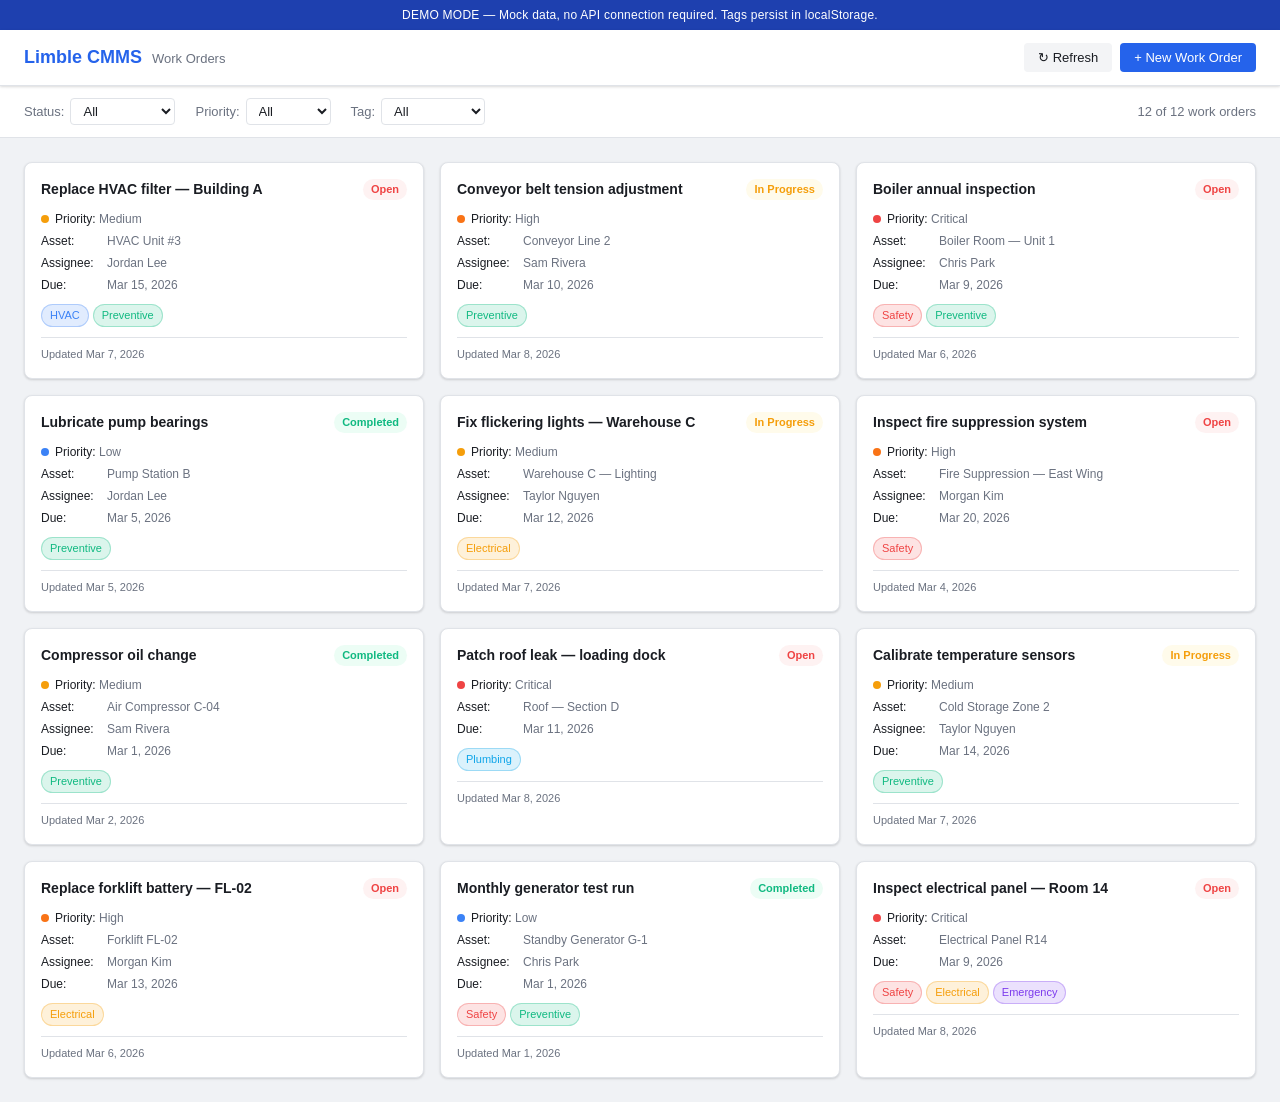
==== demo.html @ 3608b9ed "Initial commit: Limble CMMS work order dashboard Vanilla JS + Python proxy server. Features: work or" ====
<!DOCTYPE html>
<html lang="en">
<head>
  <meta charset="UTF-8" />
  <meta name="viewport" content="width=device-width, initial-scale=1.0" />
  <title>Limble CMMS Dashboard — Demo</title>
  <style>
:root {
  --color-bg: #f0f2f5;
  --color-surface: #ffffff;
  --color-border: #e0e3e8;
  --color-text: #1a1d23;
  --color-text-muted: #6b7280;
  --color-primary: #2563eb;
  --color-primary-hover: #1d4ed8;
  --color-secondary-bg: #f3f4f6;
  --color-secondary-hover: #e5e7eb;
  --status-open: #ef4444;
  --status-open-bg: #fef2f2;
  --status-in-progress: #f59e0b;
  --status-in-progress-bg: #fffbeb;
  --status-completed: #10b981;
  --status-completed-bg: #ecfdf5;
  --priority-none: #9ca3af;
  --priority-low: #3b82f6;
  --priority-medium: #f59e0b;
  --priority-high: #f97316;
  --priority-critical: #ef4444;
  --radius: 8px; --radius-sm: 4px;
  --shadow: 0 1px 3px rgba(0,0,0,0.1), 0 1px 2px rgba(0,0,0,0.06);
  --shadow-md: 0 4px 6px rgba(0,0,0,0.07), 0 2px 4px rgba(0,0,0,0.05);
}
*, *::before, *::after { box-sizing: border-box; margin: 0; padding: 0; }
body { font-family: -apple-system, BlinkMacSystemFont, "Segoe UI", Roboto, sans-serif;
       background: var(--color-bg); color: var(--color-text); font-size: 14px; line-height: 1.5; }

.demo-banner { background: #1e40af; color: #fff; text-align: center;
  padding: 6px 16px; font-size: 12px; font-weight: 500; letter-spacing: 0.02em; }

.header { background: var(--color-surface); border-bottom: 1px solid var(--color-border);
  padding: 0 24px; height: 56px; display: flex; align-items: center;
  justify-content: space-between; position: sticky; top: 0; z-index: 100; box-shadow: var(--shadow); }
.header-left { display: flex; align-items: baseline; gap: 10px; }
.header-title { font-size: 18px; font-weight: 700; color: var(--color-primary); }
.header-subtitle { font-size: 13px; color: var(--color-text-muted); }
.header-right { display: flex; gap: 8px; }

.btn { display: inline-flex; align-items: center; gap: 4px;
  padding: 7px 14px; border-radius: var(--radius-sm); border: none;
  font-size: 13px; font-weight: 500; cursor: pointer; transition: background 0.15s; }
.btn-primary { background: var(--color-primary); color: #fff; }
.btn-primary:hover { background: var(--color-primary-hover); }
.btn-secondary { background: var(--color-secondary-bg); color: var(--color-text); }
.btn-secondary:hover { background: var(--color-secondary-hover); }
.btn:disabled { opacity: 0.6; cursor: not-allowed; }

.filter-bar { padding: 12px 24px; background: var(--color-surface);
  border-bottom: 1px solid var(--color-border); display: flex;
  align-items: center; gap: 20px; flex-wrap: wrap; }
.filter-group { display: flex; align-items: center; gap: 6px; font-size: 13px; color: var(--color-text-muted); }
.filter-group select { padding: 4px 8px; border: 1px solid var(--color-border);
  border-radius: var(--radius-sm); font-size: 13px;
  background: var(--color-surface); color: var(--color-text); cursor: pointer; }
.wo-count { margin-left: auto; font-size: 13px; color: var(--color-text-muted); }

.main { padding: 24px; max-width: 1400px; margin: 0 auto; }
.card-grid { display: grid; grid-template-columns: repeat(auto-fill, minmax(300px, 1fr)); gap: 16px; }

.card { background: var(--color-surface); border: 1px solid var(--color-border);
  border-radius: var(--radius); padding: 16px; box-shadow: var(--shadow);
  cursor: pointer; transition: box-shadow 0.15s, transform 0.1s;
  display: flex; flex-direction: column; gap: 10px; }
.card:hover { box-shadow: var(--shadow-md); transform: translateY(-1px); }
.card-header { display: flex; justify-content: space-between; align-items: flex-start; gap: 8px; }
.card-title { font-size: 14px; font-weight: 600; flex: 1; }

.badge { display: inline-block; padding: 2px 8px; border-radius: 12px;
  font-size: 11px; font-weight: 600; white-space: nowrap; flex-shrink: 0; }
.badge-open       { color: var(--status-open);        background: var(--status-open-bg); }
.badge-inprogress { color: var(--status-in-progress); background: var(--status-in-progress-bg); }
.badge-completed  { color: var(--status-completed);   background: var(--status-completed-bg); }

.card-meta { display: flex; flex-direction: column; gap: 4px; }
.card-meta-row { display: flex; align-items: center; gap: 6px; font-size: 12px; color: var(--color-text-muted); }
.card-meta-row .label { font-weight: 500; color: var(--color-text); min-width: 60px; }

.priority-dot { width: 8px; height: 8px; border-radius: 50%; flex-shrink: 0; }
.priority-none     { background: var(--priority-none); }
.priority-low      { background: var(--priority-low); }
.priority-medium   { background: var(--priority-medium); }
.priority-high     { background: var(--priority-high); }
.priority-critical { background: var(--priority-critical); }

.card-footer { font-size: 11px; color: var(--color-text-muted);
  border-top: 1px solid var(--color-border); padding-top: 8px; }
.state-box { text-align: center; padding: 60px 24px; color: var(--color-text-muted); }
.state-box h3 { font-size: 16px; margin-bottom: 6px; }

/* Tags */
.tag-chips { display: flex; flex-wrap: wrap; gap: 4px; }
.tag-chip { display: inline-flex; align-items: center; gap: 3px;
  padding: 2px 8px; border-radius: 12px; font-size: 11px; font-weight: 500; white-space: nowrap; }

.tag-field-label { font-size: 13px; font-weight: 500; margin-bottom: 4px; display: block; }
.tag-selector { display: flex; flex-wrap: wrap; gap: 6px; min-height: 38px; padding: 6px;
  border: 1px solid var(--color-border); border-radius: var(--radius-sm);
  background: var(--color-secondary-bg); cursor: default; }
.tag-selector-chip { display: inline-flex; align-items: center; gap: 4px;
  padding: 3px 10px; border-radius: 12px; font-size: 12px; font-weight: 500;
  cursor: pointer; user-select: none; border: 2px solid transparent;
  opacity: 0.45; transition: opacity 0.12s, border-color 0.12s; }
.tag-selector-chip:hover { opacity: 0.75; }
.tag-selector-chip.selected { opacity: 1; border-color: rgba(0,0,0,0.2); }
.tag-selector-empty { font-size: 12px; color: var(--color-text-muted); align-self: center; }

.tag-new-row { display: flex; gap: 6px; align-items: center; margin-top: 6px; }
.tag-new-row input[type="text"] { flex: 1; padding: 6px 8px;
  border: 1px solid var(--color-border); border-radius: var(--radius-sm);
  font-size: 13px; font-family: inherit; background: var(--color-surface); }
.tag-new-row input[type="text"]:focus { outline: none; border-color: var(--color-primary);
  box-shadow: 0 0 0 3px rgba(37,99,235,0.1); }
.tag-new-row input[type="color"] { width: 34px; height: 34px; padding: 2px;
  border: 1px solid var(--color-border); border-radius: var(--radius-sm);
  cursor: pointer; flex-shrink: 0; background: none; }
.tag-manage-list { display: flex; flex-direction: column; gap: 4px; max-height: 110px; overflow-y: auto; margin-top: 6px; }
.tag-manage-row { display: flex; align-items: center; gap: 8px; font-size: 12px; padding: 2px 0; }
.tag-manage-row .tag-chip { flex: 1; }
.tag-delete-btn { background: none; border: none; cursor: pointer; font-size: 14px;
  color: var(--color-text-muted); padding: 0 4px; line-height: 1; flex-shrink: 0; }
.tag-delete-btn:hover { color: var(--status-open); }

/* Modal */
.modal-overlay { position: fixed; inset: 0; background: rgba(0,0,0,0.45);
  display: flex; align-items: center; justify-content: center; z-index: 200; padding: 16px; }
.modal-overlay.hidden { display: none; }
.modal { background: var(--color-surface); border-radius: var(--radius);
  width: 100%; max-width: 520px; box-shadow: 0 20px 60px rgba(0,0,0,0.2);
  display: flex; flex-direction: column; max-height: 90vh; }
.modal-header { padding: 16px 20px; border-bottom: 1px solid var(--color-border);
  display: flex; justify-content: space-between; align-items: center; }
.modal-header h2 { font-size: 16px; font-weight: 600; }
.modal-close { background: none; border: none; font-size: 20px; cursor: pointer;
  color: var(--color-text-muted); line-height: 1; padding: 2px 6px; border-radius: 4px; }
.modal-close:hover { background: var(--color-secondary-bg); }
.modal-body { padding: 20px; overflow-y: auto; display: flex; flex-direction: column; gap: 14px; }
.modal-footer { display: flex; justify-content: flex-end; gap: 8px; padding-top: 8px; }
.field { display: flex; flex-direction: column; gap: 4px; font-size: 13px; }
.field > span { font-weight: 500; }
.field input, .field textarea, .field select {
  padding: 8px 10px; border: 1px solid var(--color-border);
  border-radius: var(--radius-sm); font-size: 13px; font-family: inherit;
  background: var(--color-surface); color: var(--color-text); transition: border-color 0.15s; }
.field input:focus, .field textarea:focus, .field select:focus {
  outline: none; border-color: var(--color-primary); box-shadow: 0 0 0 3px rgba(37,99,235,0.1); }
.field textarea { resize: vertical; }
.field-row { display: grid; grid-template-columns: 1fr 1fr; gap: 12px; }
.required { color: var(--status-open); }
.form-error { background: var(--status-open-bg); color: var(--status-open);
  border: 1px solid var(--status-open); border-radius: var(--radius-sm);
  padding: 8px 12px; font-size: 13px; }
.form-error.hidden { display: none; }
  </style>
</head>
<body>
  <div class="demo-banner">DEMO MODE — Mock data, no API connection required. Tags persist in localStorage.</div>

  <header class="header">
    <div class="header-left">
      <h1 class="header-title">Limble CMMS</h1>
      <span class="header-subtitle">Work Orders</span>
    </div>
    <div class="header-right">
      <button id="btn-refresh" class="btn btn-secondary">&#8635; Refresh</button>
      <button id="btn-new" class="btn btn-primary">+ New Work Order</button>
    </div>
  </header>

  <div class="filter-bar">
    <label class="filter-group">Status:
      <select id="filter-status">
        <option value="all">All</option>
        <option value="open">Open</option>
        <option value="inprogress">In Progress</option>
        <option value="completed">Completed</option>
      </select>
    </label>
    <label class="filter-group">Priority:
      <select id="filter-priority">
        <option value="all">All</option>
        <option value="none">None</option>
        <option value="low">Low</option>
        <option value="medium">Medium</option>
        <option value="high">High</option>
        <option value="critical">Critical</option>
      </select>
    </label>
    <label class="filter-group">Tag:
      <select id="filter-tag"><option value="all">All</option></select>
    </label>
    <span id="wo-count" class="wo-count"></span>
  </div>

  <main id="main" class="main"></main>

  <div id="modal-overlay" class="modal-overlay hidden">
    <div class="modal" role="dialog" aria-modal="true">
      <div class="modal-header">
        <h2 id="modal-title">Work Order</h2>
        <button id="modal-close" class="modal-close" aria-label="Close">&times;</button>
      </div>
      <form id="wo-form" class="modal-body" novalidate>
        <label class="field">
          <span>Title <span class="required">*</span></span>
          <input type="text" name="name" required />
        </label>
        <label class="field">
          <span>Description</span>
          <textarea name="description" rows="3"></textarea>
        </label>
        <div class="field-row">
          <label class="field">
            <span>Priority</span>
            <select name="priorityID">
              <option value="">None</option>
              <option value="1">Low</option>
              <option value="2">Medium</option>
              <option value="3">High</option>
              <option value="4">Critical</option>
            </select>
          </label>
          <label class="field">
            <span>Status</span>
            <select name="statusID">
              <option value="1">Open</option>
              <option value="2">In Progress</option>
              <option value="3">Completed</option>
            </select>
          </label>
        </div>
        <label class="field">
          <span>Due Date</span>
          <input type="date" name="dueDate" />
        </label>
        <div class="field">
          <span class="tag-field-label">Tags</span>
          <div id="tag-selector" class="tag-selector"></div>
          <div class="tag-new-row">
            <input type="text" id="new-tag-input" placeholder="New tag name…" maxlength="30" />
            <input type="color" id="new-tag-color" value="#3b82f6" title="Tag color" />
            <button type="button" id="btn-create-tag" class="btn btn-secondary">+ Add</button>
          </div>
          <div id="tag-manage-list" class="tag-manage-list"></div>
        </div>
        <div id="form-error" class="form-error hidden"></div>
        <div class="modal-footer">
          <button type="button" id="form-cancel" class="btn btn-secondary">Cancel</button>
          <button type="submit" id="form-submit" class="btn btn-primary">Save</button>
        </div>
      </form>
    </div>
  </div>

  <script>
'use strict';

const PRIORITY_MAP = {
  '':  { label: 'None',     cls: 'none'     },
  '1': { label: 'Low',      cls: 'low'      },
  '2': { label: 'Medium',   cls: 'medium'   },
  '3': { label: 'High',     cls: 'high'     },
  '4': { label: 'Critical', cls: 'critical' },
};
const STATUS_MAP = {
  '1': { label: 'Open',        cls: 'open'       },
  '2': { label: 'In Progress', cls: 'inprogress' },
  '3': { label: 'Completed',   cls: 'completed'  },
};

// ── Mock work orders ──────────────────────────────────────────────────────────
const MOCK_WOS = [
  { id: 1001, name: 'Replace HVAC filter — Building A', description: 'Monthly filter replacement on roof unit #3.', statusID: 1, priorityID: 2, assetName: 'HVAC Unit #3', assignedTo: 'Jordan Lee', dueDate: '2026-03-15', updatedAt: '2026-03-07T14:22:00Z' },
  { id: 1002, name: 'Conveyor belt tension adjustment', description: 'Belt slipping on line 2. Adjust tensioner and inspect rollers.', statusID: 2, priorityID: 3, assetName: 'Conveyor Line 2', assignedTo: 'Sam Rivera', dueDate: '2026-03-10', updatedAt: '2026-03-08T08:05:00Z' },
  { id: 1003, name: 'Boiler annual inspection', description: 'Annual boiler safety inspection per code 45B.', statusID: 1, priorityID: 4, assetName: 'Boiler Room — Unit 1', assignedTo: 'Chris Park', dueDate: '2026-03-09', updatedAt: '2026-03-06T11:30:00Z' },
  { id: 1004, name: 'Lubricate pump bearings', description: 'PM task: lubricate all pump bearings on the main water loop.', statusID: 3, priorityID: 1, assetName: 'Pump Station B', assignedTo: 'Jordan Lee', dueDate: '2026-03-05', updatedAt: '2026-03-05T16:45:00Z' },
  { id: 1005, name: 'Fix flickering lights — Warehouse C', description: 'Multiple fluorescent fixtures flickering. May need ballast replacements.', statusID: 2, priorityID: 2, assetName: 'Warehouse C — Lighting', assignedTo: 'Taylor Nguyen', dueDate: '2026-03-12', updatedAt: '2026-03-07T09:18:00Z' },
  { id: 1006, name: 'Inspect fire suppression system', description: 'Quarterly check of sprinkler heads, pressure gauges, and control valves.', statusID: 1, priorityID: 3, assetName: 'Fire Suppression — East Wing', assignedTo: 'Morgan Kim', dueDate: '2026-03-20', updatedAt: '2026-03-04T13:00:00Z' },
  { id: 1007, name: 'Compressor oil change', description: 'Change oil and filters on air compressor C-04.', statusID: 3, priorityID: 2, assetName: 'Air Compressor C-04', assignedTo: 'Sam Rivera', dueDate: '2026-03-01', updatedAt: '2026-03-02T10:10:00Z' },
  { id: 1008, name: 'Patch roof leak — loading dock', description: 'Water intrusion near dock door #5. Seal and weatherproof.', statusID: 1, priorityID: 4, assetName: 'Roof — Section D', assignedTo: null, dueDate: '2026-03-11', updatedAt: '2026-03-08T07:50:00Z' },
  { id: 1009, name: 'Calibrate temperature sensors', description: 'Recalibrate sensors T-12 through T-18 in cold storage zone.', statusID: 2, priorityID: 2, assetName: 'Cold Storage Zone 2', assignedTo: 'Taylor Nguyen', dueDate: '2026-03-14', updatedAt: '2026-03-07T15:00:00Z' },
  { id: 1010, name: 'Replace forklift battery — FL-02', description: 'Battery no longer holding charge. Order and install replacement.', statusID: 1, priorityID: 3, assetName: 'Forklift FL-02', assignedTo: 'Morgan Kim', dueDate: '2026-03-13', updatedAt: '2026-03-06T12:25:00Z' },
  { id: 1011, name: 'Monthly generator test run', description: 'Run standby generator for 30 min under load. Log output and fuel level.', statusID: 3, priorityID: 1, assetName: 'Standby Generator G-1', assignedTo: 'Chris Park', dueDate: '2026-03-01', updatedAt: '2026-03-01T09:00:00Z' },
  { id: 1012, name: 'Inspect electrical panel — Room 14', description: 'Breaker tripped twice this week. Check for overloads or wiring issues.', statusID: 1, priorityID: 4, assetName: 'Electrical Panel R14', assignedTo: null, dueDate: '2026-03-09', updatedAt: '2026-03-08T06:45:00Z' },
];

// Default tags shipped with the demo
const DEFAULT_TAGS = [
  { id: 1, label: 'Safety',      color: '#ef4444' },
  { id: 2, label: 'Electrical',  color: '#f59e0b' },
  { id: 3, label: 'HVAC',        color: '#3b82f6' },
  { id: 4, label: 'Preventive',  color: '#10b981' },
  { id: 5, label: 'Emergency',   color: '#7c3aed' },
  { id: 6, label: 'Plumbing',    color: '#0ea5e9' },
];
// Default WO → tag assignments
const DEFAULT_WO_TAGS = {
  1001: [3, 4],   // HVAC filter → HVAC, Preventive
  1002: [4],      // Conveyor → Preventive
  1003: [1, 4],   // Boiler inspection → Safety, Preventive
  1004: [4],      // Pump bearings → Preventive
  1005: [2],      // Flickering lights → Electrical
  1006: [1],      // Fire suppression → Safety
  1007: [4],      // Compressor oil → Preventive
  1008: [6],      // Roof leak → Plumbing
  1009: [4],      // Sensors → Preventive
  1010: [2],      // Forklift battery → Electrical
  1011: [1, 4],   // Generator test → Safety, Preventive
  1012: [1, 2, 5],// Electrical panel → Safety, Electrical, Emergency
};

// ── State ─────────────────────────────────────────────────────────────────────
function loadLS(key, def) {
  try { return JSON.parse(localStorage.getItem(key)) ?? def; } catch { return def; }
}
function saveLS(key, val) { localStorage.setItem(key, JSON.stringify(val)); }

const state = {
  workOrders: [...MOCK_WOS],
  filter: { status: 'all', priority: 'all', tag: 'all' },
  editTarget: null,
  nextId: 1013,
  tags: loadLS('demo_tags', DEFAULT_TAGS),
  nextTagId: 0,
  woTagMap: loadLS('demo_wo_tags', DEFAULT_WO_TAGS),
  modalTagIds: new Set(),
};
state.nextTagId = state.tags.length ? Math.max(...state.tags.map(t => t.id)) + 1 : 7;

// ── Utilities ─────────────────────────────────────────────────────────────────
function escHtml(s) {
  return String(s ?? '').replace(/&/g,'&amp;').replace(/</g,'&lt;').replace(/>/g,'&gt;').replace(/"/g,'&quot;');
}
function fmtDate(v) {
  if (!v) return '—';
  try { return new Date(v).toLocaleDateString(undefined, { month:'short', day:'numeric', year:'numeric' }); }
  catch { return v; }
}
function hexToRgba(hex, a) {
  const r=parseInt(hex.slice(1,3),16), g=parseInt(hex.slice(3,5),16), b=parseInt(hex.slice(5,7),16);
  return `rgba(${r},${g},${b},${a})`;
}
function tagStyle(color) {
  return `background:${hexToRgba(color,0.15)};color:${color};border:1px solid ${hexToRgba(color,0.3)}`;
}
function woTagIds(wo) { return state.woTagMap[wo.id] ?? []; }
function tagChipsHtml(ids) {
  if (!ids?.length) return '';
  return '<div class="tag-chips">' + ids.map(id => {
    const t = state.tags.find(x => x.id === id);
    return t ? `<span class="tag-chip" style="${tagStyle(t.color)}">${escHtml(t.label)}</span>` : '';
  }).join('') + '</div>';
}

// ── Filters ───────────────────────────────────────────────────────────────────
function applyFilters(orders) {
  return orders.filter(wo => {
    const { status, priority, tag } = state.filter;
    if (status !== 'all') {
      const cls = STATUS_MAP[String(wo.statusID)]?.cls ?? '';
      if (cls !== status) return false;
    }
    if (priority !== 'all') {
      const cls = PRIORITY_MAP[String(wo.priorityID ?? '')]?.cls ?? 'none';
      if (cls !== priority) return false;
    }
    if (tag !== 'all') {
      if (!woTagIds(wo).includes(Number(tag))) return false;
    }
    return true;
  });
}

// ── Render ────────────────────────────────────────────────────────────────────
function renderCard(wo) {
  const st = STATUS_MAP[String(wo.statusID)] ?? { label: 'Unknown', cls: 'unknown' };
  const pr = PRIORITY_MAP[String(wo.priorityID ?? '')] ?? PRIORITY_MAP[''];
  const card = document.createElement('div');
  card.className = 'card'; card.tabIndex = 0;
  card.innerHTML = `
    <div class="card-header">
      <span class="card-title">${escHtml(wo.name)}</span>
      <span class="badge badge-${st.cls}">${st.label}</span>
    </div>
    <div class="card-meta">
      <div class="card-meta-row">
        <span class="priority-dot priority-${pr.cls}"></span>
        <span><span class="label">Priority:</span> ${pr.label}</span>
      </div>
      ${wo.assetName ? `<div class="card-meta-row"><span class="label">Asset:</span> ${escHtml(wo.assetName)}</div>` : ''}
      ${wo.assignedTo ? `<div class="card-meta-row"><span class="label">Assignee:</span> ${escHtml(wo.assignedTo)}</div>` : ''}
      ${wo.dueDate ? `<div class="card-meta-row"><span class="label">Due:</span> ${fmtDate(wo.dueDate)}</div>` : ''}
    </div>
    ${tagChipsHtml(woTagIds(wo))}
    <div class="card-footer">Updated ${fmtDate(wo.updatedAt)}</div>`;
  const open = () => openModal(wo);
  card.addEventListener('click', open);
  card.addEventListener('keydown', e => { if (e.key==='Enter'||e.key===' ') open(); });
  return card;
}

function renderMain() {
  const main = document.getElementById('main');
  const countEl = document.getElementById('wo-count');
  const filtered = applyFilters(state.workOrders);
  countEl.textContent = `${filtered.length} of ${state.workOrders.length} work orders`;
  if (!filtered.length) {
    main.innerHTML = '<div class="state-box"><h3>No work orders found</h3><p>Try adjusting your filters or create a new work order.</p></div>';
    return;
  }
  const grid = document.createElement('div');
  grid.className = 'card-grid';
  filtered.forEach(wo => grid.appendChild(renderCard(wo)));
  main.innerHTML = '';
  main.appendChild(grid);
}

function refreshTagFilter() {
  const sel = document.getElementById('filter-tag');
  const cur = sel.value;
  sel.innerHTML = '<option value="all">All</option>' +
    state.tags.map(t => `<option value="${t.id}">${escHtml(t.label)}</option>`).join('');
  sel.value = state.tags.find(t => String(t.id) === cur) ? cur : 'all';
  state.filter.tag = sel.value;
}

// ── Modal tag selector ────────────────────────────────────────────────────────
function renderModalTagSelector() {
  const sel = document.getElementById('tag-selector');
  const mgr = document.getElementById('tag-manage-list');
  if (!sel) return;

  if (!state.tags.length) {
    sel.innerHTML = '<span class="tag-selector-empty">No tags yet — create one below</span>';
  } else {
    sel.innerHTML = state.tags.map(t => {
      const on = state.modalTagIds.has(t.id) ? 'selected' : '';
      return `<span class="tag-selector-chip ${on}" data-id="${t.id}" style="${tagStyle(t.color)}">${escHtml(t.label)}</span>`;
    }).join('');
    sel.querySelectorAll('.tag-selector-chip').forEach(chip => {
      chip.addEventListener('click', () => {
        const id = Number(chip.dataset.id);
        if (state.modalTagIds.has(id)) { state.modalTagIds.delete(id); chip.classList.remove('selected'); }
        else { state.modalTagIds.add(id); chip.classList.add('selected'); }
      });
    });
  }

  if (mgr) {
    mgr.innerHTML = state.tags.map(t =>
      `<div class="tag-manage-row">
        <span class="tag-chip" style="${tagStyle(t.color)}">${escHtml(t.label)}</span>
        <button type="button" class="tag-delete-btn" data-id="${t.id}" title="Delete tag">✕</button>
      </div>`
    ).join('');
    mgr.querySelectorAll('.tag-delete-btn').forEach(btn => {
      btn.addEventListener('click', () => {
        const id = Number(btn.dataset.id);
        state.tags = state.tags.filter(t => t.id !== id);
        state.modalTagIds.delete(id);
        for (const k of Object.keys(state.woTagMap))
          state.woTagMap[k] = state.woTagMap[k].filter(x => x !== id);
        saveLS('demo_tags', state.tags);
        saveLS('demo_wo_tags', state.woTagMap);
        refreshTagFilter();
        renderModalTagSelector();
        renderMain();
      });
    });
  }
}

// ── Modal open/close ──────────────────────────────────────────────────────────
function openModal(wo) {
  state.editTarget = wo ?? null;
  document.getElementById('modal-title').textContent = wo ? 'Edit Work Order' : 'New Work Order';
  const form = document.getElementById('wo-form');
  document.getElementById('form-error').classList.add('hidden');
  form.elements['name'].value = wo?.name ?? '';
  form.elements['description'].value = wo?.description ?? '';
  form.elements['priorityID'].value = String(wo?.priorityID ?? '');
  form.elements['statusID'].value = String(wo?.statusID ?? '1');
  form.elements['dueDate'].value = wo?.dueDate ? wo.dueDate.split('T')[0] : '';
  state.modalTagIds = new Set(wo ? woTagIds(wo) : []);
  renderModalTagSelector();
  document.getElementById('new-tag-input').value = '';
  document.getElementById('modal-overlay').classList.remove('hidden');
  form.elements['name'].focus();
}
function closeModal() {
  document.getElementById('modal-overlay').classList.add('hidden');
  state.editTarget = null;
  state.modalTagIds = new Set();
}

// ── Form submit ───────────────────────────────────────────────────────────────
document.getElementById('wo-form').addEventListener('submit', e => {
  e.preventDefault();
  const form = e.target;
  const name = form.elements['name'].value.trim();
  if (!name) {
    const err = document.getElementById('form-error');
    err.textContent = 'Title is required.'; err.classList.remove('hidden'); return;
  }
  const now = new Date().toISOString();
  let woId;
  if (state.editTarget) {
    woId = state.editTarget.id;
    Object.assign(state.editTarget, {
      name,
      description: form.elements['description'].value.trim(),
      priorityID: form.elements['priorityID'].value ? Number(form.elements['priorityID'].value) : null,
      statusID: Number(form.elements['statusID'].value),
      dueDate: form.elements['dueDate'].value || null,
      updatedAt: now,
    });
  } else {
    woId = state.nextId++;
    state.workOrders.unshift({
      id: woId, name,
      description: form.elements['description'].value.trim(),
      priorityID: form.elements['priorityID'].value ? Number(form.elements['priorityID'].value) : null,
      statusID: Number(form.elements['statusID'].value),
      assetName: null, assignedTo: null,
      dueDate: form.elements['dueDate'].value || null,
      updatedAt: now,
    });
  }
  state.woTagMap[woId] = [...state.modalTagIds];
  saveLS('demo_wo_tags', state.woTagMap);
  closeModal();
  renderMain();
});

// ── Create tag ────────────────────────────────────────────────────────────────
function createTag() {
  const input = document.getElementById('new-tag-input');
  const colorInput = document.getElementById('new-tag-color');
  const label = input.value.trim();
  if (!label) { input.focus(); return; }
  if (state.tags.find(t => t.label.toLowerCase() === label.toLowerCase())) { input.select(); return; }
  const tag = { id: state.nextTagId++, label, color: colorInput.value };
  state.tags.push(tag);
  state.modalTagIds.add(tag.id);
  saveLS('demo_tags', state.tags);
  refreshTagFilter();
  renderModalTagSelector();
  input.value = ''; input.focus();
}
document.getElementById('btn-create-tag').addEventListener('click', createTag);
document.getElementById('new-tag-input').addEventListener('keydown', e => {
  if (e.key === 'Enter') { e.preventDefault(); createTag(); }
});

// ── Wire up ───────────────────────────────────────────────────────────────────
document.getElementById('filter-status').addEventListener('change', e => { state.filter.status = e.target.value; renderMain(); });
document.getElementById('filter-priority').addEventListener('change', e => { state.filter.priority = e.target.value; renderMain(); });
document.getElementById('filter-tag').addEventListener('change', e => { state.filter.tag = e.target.value; renderMain(); });
document.getElementById('btn-new').addEventListener('click', () => openModal(null));
document.getElementById('btn-refresh').addEventListener('click', renderMain);
document.getElementById('modal-close').addEventListener('click', closeModal);
document.getElementById('form-cancel').addEventListener('click', closeModal);
document.getElementById('modal-overlay').addEventListener('click', e => { if (e.target===e.currentTarget) closeModal(); });
document.addEventListener('keydown', e => { if (e.key==='Escape') closeModal(); });

refreshTagFilter();
renderMain();
  </script>
</body>
</html>
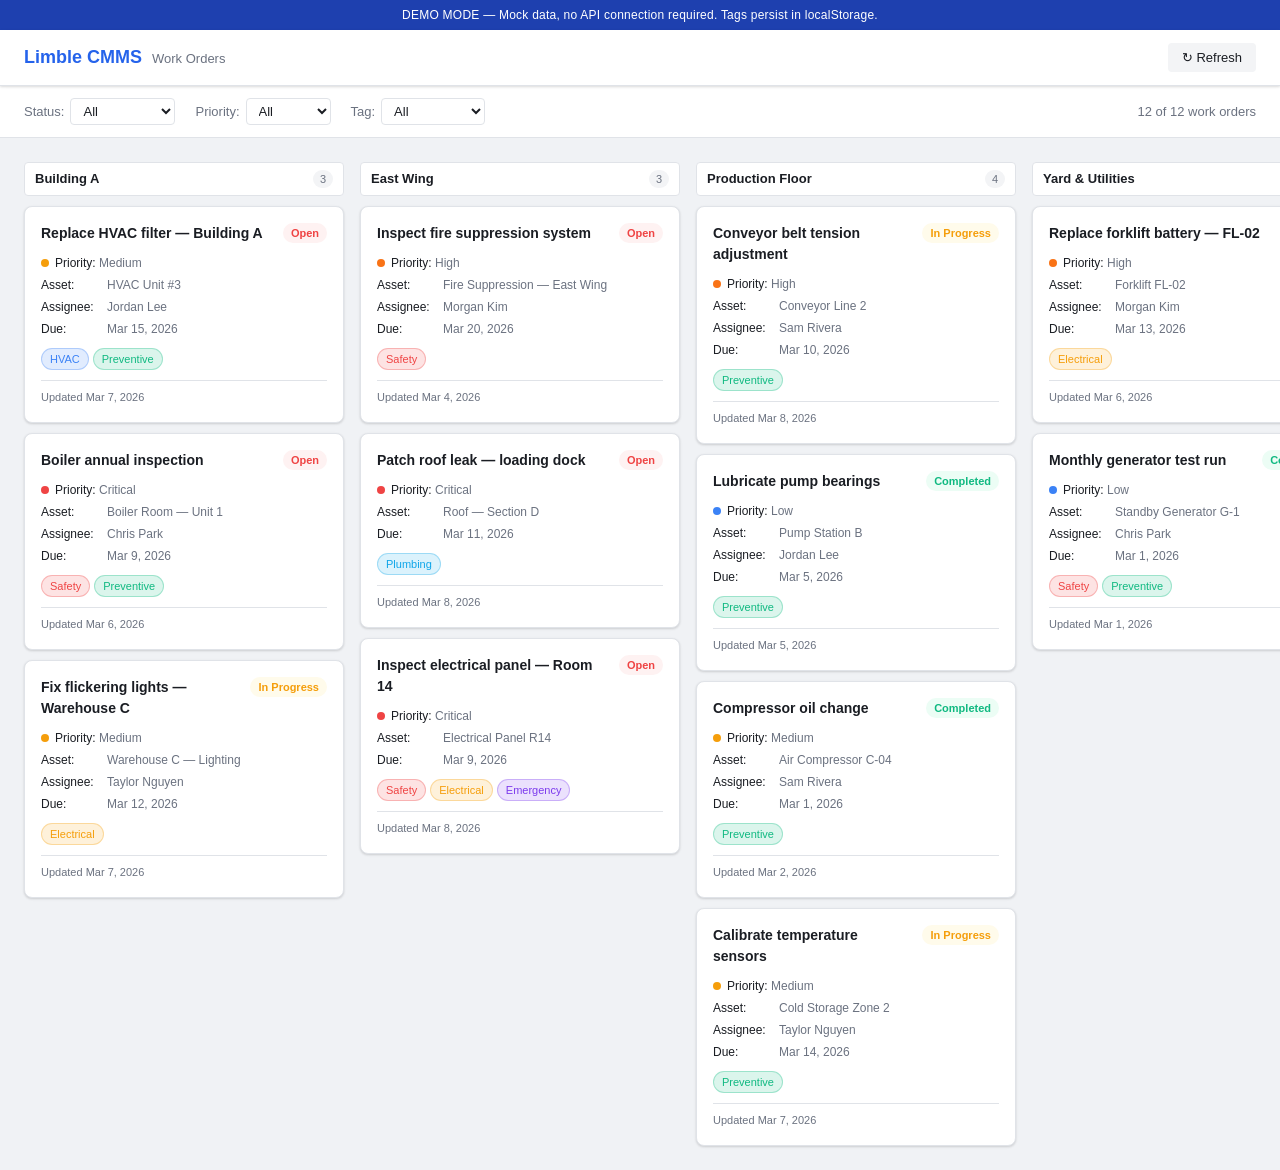
==== commit 8b67a59d: "Read-only mode + location column layout + live Limble API v2 - Remove all write operations (modal, c" ====
--- a/demo.html
+++ b/demo.html
@@ -48,11 +48,8 @@
 .btn { display: inline-flex; align-items: center; gap: 4px;
   padding: 7px 14px; border-radius: var(--radius-sm); border: none;
   font-size: 13px; font-weight: 500; cursor: pointer; transition: background 0.15s; }
-.btn-primary { background: var(--color-primary); color: #fff; }
-.btn-primary:hover { background: var(--color-primary-hover); }
 .btn-secondary { background: var(--color-secondary-bg); color: var(--color-text); }
 .btn-secondary:hover { background: var(--color-secondary-hover); }
-.btn:disabled { opacity: 0.6; cursor: not-allowed; }
 
 .filter-bar { padding: 12px 24px; background: var(--color-surface);
   border-bottom: 1px solid var(--color-border); display: flex;
@@ -63,14 +60,25 @@
   background: var(--color-surface); color: var(--color-text); cursor: pointer; }
 .wo-count { margin-left: auto; font-size: 13px; color: var(--color-text-muted); }
 
-.main { padding: 24px; max-width: 1400px; margin: 0 auto; }
-.card-grid { display: grid; grid-template-columns: repeat(auto-fill, minmax(300px, 1fr)); gap: 16px; }
+.main { max-width: none; margin: 0; }
+
+/* Column layout */
+.column-layout { display: flex; gap: 16px; overflow-x: auto; padding: 24px; align-items: flex-start; }
+.column { flex: 0 0 320px; display: flex; flex-direction: column; gap: 10px; }
+.column-header {
+  font-weight: 600; font-size: 13px; padding: 6px 10px;
+  background: var(--color-surface); border: 1px solid var(--color-border);
+  border-radius: var(--radius-sm); display: flex; justify-content: space-between;
+  align-items: center; position: sticky; top: 0;
+}
+.column-header .col-count {
+  font-size: 11px; font-weight: 500; color: var(--color-text-muted);
+  background: var(--color-secondary-bg); padding: 1px 7px; border-radius: 10px;
+}
 
 .card { background: var(--color-surface); border: 1px solid var(--color-border);
   border-radius: var(--radius); padding: 16px; box-shadow: var(--shadow);
-  cursor: pointer; transition: box-shadow 0.15s, transform 0.1s;
   display: flex; flex-direction: column; gap: 10px; }
-.card:hover { box-shadow: var(--shadow-md); transform: translateY(-1px); }
 .card-header { display: flex; justify-content: space-between; align-items: flex-start; gap: 8px; }
 .card-title { font-size: 14px; font-weight: 600; flex: 1; }
 
@@ -100,65 +108,6 @@
 .tag-chips { display: flex; flex-wrap: wrap; gap: 4px; }
 .tag-chip { display: inline-flex; align-items: center; gap: 3px;
   padding: 2px 8px; border-radius: 12px; font-size: 11px; font-weight: 500; white-space: nowrap; }
-
-.tag-field-label { font-size: 13px; font-weight: 500; margin-bottom: 4px; display: block; }
-.tag-selector { display: flex; flex-wrap: wrap; gap: 6px; min-height: 38px; padding: 6px;
-  border: 1px solid var(--color-border); border-radius: var(--radius-sm);
-  background: var(--color-secondary-bg); cursor: default; }
-.tag-selector-chip { display: inline-flex; align-items: center; gap: 4px;
-  padding: 3px 10px; border-radius: 12px; font-size: 12px; font-weight: 500;
-  cursor: pointer; user-select: none; border: 2px solid transparent;
-  opacity: 0.45; transition: opacity 0.12s, border-color 0.12s; }
-.tag-selector-chip:hover { opacity: 0.75; }
-.tag-selector-chip.selected { opacity: 1; border-color: rgba(0,0,0,0.2); }
-.tag-selector-empty { font-size: 12px; color: var(--color-text-muted); align-self: center; }
-
-.tag-new-row { display: flex; gap: 6px; align-items: center; margin-top: 6px; }
-.tag-new-row input[type="text"] { flex: 1; padding: 6px 8px;
-  border: 1px solid var(--color-border); border-radius: var(--radius-sm);
-  font-size: 13px; font-family: inherit; background: var(--color-surface); }
-.tag-new-row input[type="text"]:focus { outline: none; border-color: var(--color-primary);
-  box-shadow: 0 0 0 3px rgba(37,99,235,0.1); }
-.tag-new-row input[type="color"] { width: 34px; height: 34px; padding: 2px;
-  border: 1px solid var(--color-border); border-radius: var(--radius-sm);
-  cursor: pointer; flex-shrink: 0; background: none; }
-.tag-manage-list { display: flex; flex-direction: column; gap: 4px; max-height: 110px; overflow-y: auto; margin-top: 6px; }
-.tag-manage-row { display: flex; align-items: center; gap: 8px; font-size: 12px; padding: 2px 0; }
-.tag-manage-row .tag-chip { flex: 1; }
-.tag-delete-btn { background: none; border: none; cursor: pointer; font-size: 14px;
-  color: var(--color-text-muted); padding: 0 4px; line-height: 1; flex-shrink: 0; }
-.tag-delete-btn:hover { color: var(--status-open); }
-
-/* Modal */
-.modal-overlay { position: fixed; inset: 0; background: rgba(0,0,0,0.45);
-  display: flex; align-items: center; justify-content: center; z-index: 200; padding: 16px; }
-.modal-overlay.hidden { display: none; }
-.modal { background: var(--color-surface); border-radius: var(--radius);
-  width: 100%; max-width: 520px; box-shadow: 0 20px 60px rgba(0,0,0,0.2);
-  display: flex; flex-direction: column; max-height: 90vh; }
-.modal-header { padding: 16px 20px; border-bottom: 1px solid var(--color-border);
-  display: flex; justify-content: space-between; align-items: center; }
-.modal-header h2 { font-size: 16px; font-weight: 600; }
-.modal-close { background: none; border: none; font-size: 20px; cursor: pointer;
-  color: var(--color-text-muted); line-height: 1; padding: 2px 6px; border-radius: 4px; }
-.modal-close:hover { background: var(--color-secondary-bg); }
-.modal-body { padding: 20px; overflow-y: auto; display: flex; flex-direction: column; gap: 14px; }
-.modal-footer { display: flex; justify-content: flex-end; gap: 8px; padding-top: 8px; }
-.field { display: flex; flex-direction: column; gap: 4px; font-size: 13px; }
-.field > span { font-weight: 500; }
-.field input, .field textarea, .field select {
-  padding: 8px 10px; border: 1px solid var(--color-border);
-  border-radius: var(--radius-sm); font-size: 13px; font-family: inherit;
-  background: var(--color-surface); color: var(--color-text); transition: border-color 0.15s; }
-.field input:focus, .field textarea:focus, .field select:focus {
-  outline: none; border-color: var(--color-primary); box-shadow: 0 0 0 3px rgba(37,99,235,0.1); }
-.field textarea { resize: vertical; }
-.field-row { display: grid; grid-template-columns: 1fr 1fr; gap: 12px; }
-.required { color: var(--status-open); }
-.form-error { background: var(--status-open-bg); color: var(--status-open);
-  border: 1px solid var(--status-open); border-radius: var(--radius-sm);
-  padding: 8px 12px; font-size: 13px; }
-.form-error.hidden { display: none; }
   </style>
 </head>
 <body>
@@ -171,7 +120,6 @@
     </div>
     <div class="header-right">
       <button id="btn-refresh" class="btn btn-secondary">&#8635; Refresh</button>
-      <button id="btn-new" class="btn btn-primary">+ New Work Order</button>
     </div>
   </header>
 
@@ -202,64 +150,6 @@
 
   <main id="main" class="main"></main>
 
-  <div id="modal-overlay" class="modal-overlay hidden">
-    <div class="modal" role="dialog" aria-modal="true">
-      <div class="modal-header">
-        <h2 id="modal-title">Work Order</h2>
-        <button id="modal-close" class="modal-close" aria-label="Close">&times;</button>
-      </div>
-      <form id="wo-form" class="modal-body" novalidate>
-        <label class="field">
-          <span>Title <span class="required">*</span></span>
-          <input type="text" name="name" required />
-        </label>
-        <label class="field">
-          <span>Description</span>
-          <textarea name="description" rows="3"></textarea>
-        </label>
-        <div class="field-row">
-          <label class="field">
-            <span>Priority</span>
-            <select name="priorityID">
-              <option value="">None</option>
-              <option value="1">Low</option>
-              <option value="2">Medium</option>
-              <option value="3">High</option>
-              <option value="4">Critical</option>
-            </select>
-          </label>
-          <label class="field">
-            <span>Status</span>
-            <select name="statusID">
-              <option value="1">Open</option>
-              <option value="2">In Progress</option>
-              <option value="3">Completed</option>
-            </select>
-          </label>
-        </div>
-        <label class="field">
-          <span>Due Date</span>
-          <input type="date" name="dueDate" />
-        </label>
-        <div class="field">
-          <span class="tag-field-label">Tags</span>
-          <div id="tag-selector" class="tag-selector"></div>
-          <div class="tag-new-row">
-            <input type="text" id="new-tag-input" placeholder="New tag name…" maxlength="30" />
-            <input type="color" id="new-tag-color" value="#3b82f6" title="Tag color" />
-            <button type="button" id="btn-create-tag" class="btn btn-secondary">+ Add</button>
-          </div>
-          <div id="tag-manage-list" class="tag-manage-list"></div>
-        </div>
-        <div id="form-error" class="form-error hidden"></div>
-        <div class="modal-footer">
-          <button type="button" id="form-cancel" class="btn btn-secondary">Cancel</button>
-          <button type="submit" id="form-submit" class="btn btn-primary">Save</button>
-        </div>
-      </form>
-    </div>
-  </div>
-
   <script>
 'use strict';
 
@@ -278,18 +168,18 @@
 
 // ── Mock work orders ──────────────────────────────────────────────────────────
 const MOCK_WOS = [
-  { id: 1001, name: 'Replace HVAC filter — Building A', description: 'Monthly filter replacement on roof unit #3.', statusID: 1, priorityID: 2, assetName: 'HVAC Unit #3', assignedTo: 'Jordan Lee', dueDate: '2026-03-15', updatedAt: '2026-03-07T14:22:00Z' },
-  { id: 1002, name: 'Conveyor belt tension adjustment', description: 'Belt slipping on line 2. Adjust tensioner and inspect rollers.', statusID: 2, priorityID: 3, assetName: 'Conveyor Line 2', assignedTo: 'Sam Rivera', dueDate: '2026-03-10', updatedAt: '2026-03-08T08:05:00Z' },
-  { id: 1003, name: 'Boiler annual inspection', description: 'Annual boiler safety inspection per code 45B.', statusID: 1, priorityID: 4, assetName: 'Boiler Room — Unit 1', assignedTo: 'Chris Park', dueDate: '2026-03-09', updatedAt: '2026-03-06T11:30:00Z' },
-  { id: 1004, name: 'Lubricate pump bearings', description: 'PM task: lubricate all pump bearings on the main water loop.', statusID: 3, priorityID: 1, assetName: 'Pump Station B', assignedTo: 'Jordan Lee', dueDate: '2026-03-05', updatedAt: '2026-03-05T16:45:00Z' },
-  { id: 1005, name: 'Fix flickering lights — Warehouse C', description: 'Multiple fluorescent fixtures flickering. May need ballast replacements.', statusID: 2, priorityID: 2, assetName: 'Warehouse C — Lighting', assignedTo: 'Taylor Nguyen', dueDate: '2026-03-12', updatedAt: '2026-03-07T09:18:00Z' },
-  { id: 1006, name: 'Inspect fire suppression system', description: 'Quarterly check of sprinkler heads, pressure gauges, and control valves.', statusID: 1, priorityID: 3, assetName: 'Fire Suppression — East Wing', assignedTo: 'Morgan Kim', dueDate: '2026-03-20', updatedAt: '2026-03-04T13:00:00Z' },
-  { id: 1007, name: 'Compressor oil change', description: 'Change oil and filters on air compressor C-04.', statusID: 3, priorityID: 2, assetName: 'Air Compressor C-04', assignedTo: 'Sam Rivera', dueDate: '2026-03-01', updatedAt: '2026-03-02T10:10:00Z' },
-  { id: 1008, name: 'Patch roof leak — loading dock', description: 'Water intrusion near dock door #5. Seal and weatherproof.', statusID: 1, priorityID: 4, assetName: 'Roof — Section D', assignedTo: null, dueDate: '2026-03-11', updatedAt: '2026-03-08T07:50:00Z' },
-  { id: 1009, name: 'Calibrate temperature sensors', description: 'Recalibrate sensors T-12 through T-18 in cold storage zone.', statusID: 2, priorityID: 2, assetName: 'Cold Storage Zone 2', assignedTo: 'Taylor Nguyen', dueDate: '2026-03-14', updatedAt: '2026-03-07T15:00:00Z' },
-  { id: 1010, name: 'Replace forklift battery — FL-02', description: 'Battery no longer holding charge. Order and install replacement.', statusID: 1, priorityID: 3, assetName: 'Forklift FL-02', assignedTo: 'Morgan Kim', dueDate: '2026-03-13', updatedAt: '2026-03-06T12:25:00Z' },
-  { id: 1011, name: 'Monthly generator test run', description: 'Run standby generator for 30 min under load. Log output and fuel level.', statusID: 3, priorityID: 1, assetName: 'Standby Generator G-1', assignedTo: 'Chris Park', dueDate: '2026-03-01', updatedAt: '2026-03-01T09:00:00Z' },
-  { id: 1012, name: 'Inspect electrical panel — Room 14', description: 'Breaker tripped twice this week. Check for overloads or wiring issues.', statusID: 1, priorityID: 4, assetName: 'Electrical Panel R14', assignedTo: null, dueDate: '2026-03-09', updatedAt: '2026-03-08T06:45:00Z' },
+  { id: 1001, name: 'Replace HVAC filter — Building A',    description: 'Monthly filter replacement on roof unit #3.',                              statusID: 1, priorityID: 2, assetName: 'HVAC Unit #3',              assignedTo: 'Jordan Lee',    dueDate: '2026-03-15', updatedAt: '2026-03-07T14:22:00Z', location: 'Building A'       },
+  { id: 1002, name: 'Conveyor belt tension adjustment',     description: 'Belt slipping on line 2. Adjust tensioner and inspect rollers.',          statusID: 2, priorityID: 3, assetName: 'Conveyor Line 2',           assignedTo: 'Sam Rivera',    dueDate: '2026-03-10', updatedAt: '2026-03-08T08:05:00Z', location: 'Production Floor' },
+  { id: 1003, name: 'Boiler annual inspection',             description: 'Annual boiler safety inspection per code 45B.',                           statusID: 1, priorityID: 4, assetName: 'Boiler Room — Unit 1',       assignedTo: 'Chris Park',    dueDate: '2026-03-09', updatedAt: '2026-03-06T11:30:00Z', location: 'Building A'       },
+  { id: 1004, name: 'Lubricate pump bearings',              description: 'PM task: lubricate all pump bearings on the main water loop.',            statusID: 3, priorityID: 1, assetName: 'Pump Station B',             assignedTo: 'Jordan Lee',    dueDate: '2026-03-05', updatedAt: '2026-03-05T16:45:00Z', location: 'Production Floor' },
+  { id: 1005, name: 'Fix flickering lights — Warehouse C',  description: 'Multiple fluorescent fixtures flickering. May need ballast replacements.',statusID: 2, priorityID: 2, assetName: 'Warehouse C — Lighting',     assignedTo: 'Taylor Nguyen', dueDate: '2026-03-12', updatedAt: '2026-03-07T09:18:00Z', location: 'Building A'       },
+  { id: 1006, name: 'Inspect fire suppression system',      description: 'Quarterly check of sprinkler heads, pressure gauges, and control valves.',statusID: 1, priorityID: 3, assetName: 'Fire Suppression — East Wing',assignedTo: 'Morgan Kim',    dueDate: '2026-03-20', updatedAt: '2026-03-04T13:00:00Z', location: 'East Wing'        },
+  { id: 1007, name: 'Compressor oil change',                description: 'Change oil and filters on air compressor C-04.',                         statusID: 3, priorityID: 2, assetName: 'Air Compressor C-04',        assignedTo: 'Sam Rivera',    dueDate: '2026-03-01', updatedAt: '2026-03-02T10:10:00Z', location: 'Production Floor' },
+  { id: 1008, name: 'Patch roof leak — loading dock',       description: 'Water intrusion near dock door #5. Seal and weatherproof.',               statusID: 1, priorityID: 4, assetName: 'Roof — Section D',           assignedTo: null,            dueDate: '2026-03-11', updatedAt: '2026-03-08T07:50:00Z', location: 'East Wing'        },
+  { id: 1009, name: 'Calibrate temperature sensors',        description: 'Recalibrate sensors T-12 through T-18 in cold storage zone.',             statusID: 2, priorityID: 2, assetName: 'Cold Storage Zone 2',        assignedTo: 'Taylor Nguyen', dueDate: '2026-03-14', updatedAt: '2026-03-07T15:00:00Z', location: 'Production Floor' },
+  { id: 1010, name: 'Replace forklift battery — FL-02',     description: 'Battery no longer holding charge. Order and install replacement.',        statusID: 1, priorityID: 3, assetName: 'Forklift FL-02',             assignedTo: 'Morgan Kim',    dueDate: '2026-03-13', updatedAt: '2026-03-06T12:25:00Z', location: 'Yard & Utilities' },
+  { id: 1011, name: 'Monthly generator test run',           description: 'Run standby generator for 30 min under load. Log output and fuel level.', statusID: 3, priorityID: 1, assetName: 'Standby Generator G-1',      assignedTo: 'Chris Park',    dueDate: '2026-03-01', updatedAt: '2026-03-01T09:00:00Z', location: 'Yard & Utilities' },
+  { id: 1012, name: 'Inspect electrical panel — Room 14',   description: 'Breaker tripped twice this week. Check for overloads or wiring issues.',  statusID: 1, priorityID: 4, assetName: 'Electrical Panel R14',       assignedTo: null,            dueDate: '2026-03-09', updatedAt: '2026-03-08T06:45:00Z', location: 'East Wing'        },
 ];
 
 // Default tags shipped with the demo
@@ -301,20 +191,10 @@
   { id: 5, label: 'Emergency',   color: '#7c3aed' },
   { id: 6, label: 'Plumbing',    color: '#0ea5e9' },
 ];
-// Default WO → tag assignments
 const DEFAULT_WO_TAGS = {
-  1001: [3, 4],   // HVAC filter → HVAC, Preventive
-  1002: [4],      // Conveyor → Preventive
-  1003: [1, 4],   // Boiler inspection → Safety, Preventive
-  1004: [4],      // Pump bearings → Preventive
-  1005: [2],      // Flickering lights → Electrical
-  1006: [1],      // Fire suppression → Safety
-  1007: [4],      // Compressor oil → Preventive
-  1008: [6],      // Roof leak → Plumbing
-  1009: [4],      // Sensors → Preventive
-  1010: [2],      // Forklift battery → Electrical
-  1011: [1, 4],   // Generator test → Safety, Preventive
-  1012: [1, 2, 5],// Electrical panel → Safety, Electrical, Emergency
+  1001: [3, 4], 1002: [4],     1003: [1, 4], 1004: [4],
+  1005: [2],    1006: [1],     1007: [4],    1008: [6],
+  1009: [4],    1010: [2],     1011: [1, 4], 1012: [1, 2, 5],
 };
 
 // ── State ─────────────────────────────────────────────────────────────────────
@@ -326,12 +206,9 @@
 const state = {
   workOrders: [...MOCK_WOS],
   filter: { status: 'all', priority: 'all', tag: 'all' },
-  editTarget: null,
-  nextId: 1013,
   tags: loadLS('demo_tags', DEFAULT_TAGS),
   nextTagId: 0,
   woTagMap: loadLS('demo_wo_tags', DEFAULT_WO_TAGS),
-  modalTagIds: new Set(),
 };
 state.nextTagId = state.tags.length ? Math.max(...state.tags.map(t => t.id)) + 1 : 7;
 
@@ -384,7 +261,7 @@
   const st = STATUS_MAP[String(wo.statusID)] ?? { label: 'Unknown', cls: 'unknown' };
   const pr = PRIORITY_MAP[String(wo.priorityID ?? '')] ?? PRIORITY_MAP[''];
   const card = document.createElement('div');
-  card.className = 'card'; card.tabIndex = 0;
+  card.className = 'card';
   card.innerHTML = `
     <div class="card-header">
       <span class="card-title">${escHtml(wo.name)}</span>
@@ -401,10 +278,16 @@
     </div>
     ${tagChipsHtml(woTagIds(wo))}
     <div class="card-footer">Updated ${fmtDate(wo.updatedAt)}</div>`;
-  const open = () => openModal(wo);
-  card.addEventListener('click', open);
-  card.addEventListener('keydown', e => { if (e.key==='Enter'||e.key===' ') open(); });
   return card;
+}
+
+function groupByLocation(orders) {
+  const groups = {};
+  for (const wo of orders) {
+    const loc = wo.location || 'Unassigned';
+    (groups[loc] ??= []).push(wo);
+  }
+  return groups;
 }
 
 function renderMain() {
@@ -412,15 +295,33 @@
   const countEl = document.getElementById('wo-count');
   const filtered = applyFilters(state.workOrders);
   countEl.textContent = `${filtered.length} of ${state.workOrders.length} work orders`;
+
   if (!filtered.length) {
-    main.innerHTML = '<div class="state-box"><h3>No work orders found</h3><p>Try adjusting your filters or create a new work order.</p></div>';
+    main.innerHTML = '<div class="state-box"><h3>No work orders found</h3><p>Try adjusting your filters.</p></div>';
     return;
   }
-  const grid = document.createElement('div');
-  grid.className = 'card-grid';
-  filtered.forEach(wo => grid.appendChild(renderCard(wo)));
+
+  const groups = groupByLocation(filtered);
+  const layout = document.createElement('div');
+  layout.className = 'column-layout';
+
+  const locNames = Object.keys(groups).filter(k => k !== 'Unassigned').sort();
+  if (groups['Unassigned']) locNames.push('Unassigned');
+
+  for (const loc of locNames) {
+    const wos = groups[loc];
+    const col = document.createElement('div');
+    col.className = 'column';
+    const header = document.createElement('div');
+    header.className = 'column-header';
+    header.innerHTML = `<span>${escHtml(loc)}</span><span class="col-count">${wos.length}</span>`;
+    col.appendChild(header);
+    wos.forEach(wo => col.appendChild(renderCard(wo)));
+    layout.appendChild(col);
+  }
+
   main.innerHTML = '';
-  main.appendChild(grid);
+  main.appendChild(layout);
 }
 
 function refreshTagFilter() {
@@ -432,144 +333,11 @@
   state.filter.tag = sel.value;
 }
 
-// ── Modal tag selector ────────────────────────────────────────────────────────
-function renderModalTagSelector() {
-  const sel = document.getElementById('tag-selector');
-  const mgr = document.getElementById('tag-manage-list');
-  if (!sel) return;
-
-  if (!state.tags.length) {
-    sel.innerHTML = '<span class="tag-selector-empty">No tags yet — create one below</span>';
-  } else {
-    sel.innerHTML = state.tags.map(t => {
-      const on = state.modalTagIds.has(t.id) ? 'selected' : '';
-      return `<span class="tag-selector-chip ${on}" data-id="${t.id}" style="${tagStyle(t.color)}">${escHtml(t.label)}</span>`;
-    }).join('');
-    sel.querySelectorAll('.tag-selector-chip').forEach(chip => {
-      chip.addEventListener('click', () => {
-        const id = Number(chip.dataset.id);
-        if (state.modalTagIds.has(id)) { state.modalTagIds.delete(id); chip.classList.remove('selected'); }
-        else { state.modalTagIds.add(id); chip.classList.add('selected'); }
-      });
-    });
-  }
-
-  if (mgr) {
-    mgr.innerHTML = state.tags.map(t =>
-      `<div class="tag-manage-row">
-        <span class="tag-chip" style="${tagStyle(t.color)}">${escHtml(t.label)}</span>
-        <button type="button" class="tag-delete-btn" data-id="${t.id}" title="Delete tag">✕</button>
-      </div>`
-    ).join('');
-    mgr.querySelectorAll('.tag-delete-btn').forEach(btn => {
-      btn.addEventListener('click', () => {
-        const id = Number(btn.dataset.id);
-        state.tags = state.tags.filter(t => t.id !== id);
-        state.modalTagIds.delete(id);
-        for (const k of Object.keys(state.woTagMap))
-          state.woTagMap[k] = state.woTagMap[k].filter(x => x !== id);
-        saveLS('demo_tags', state.tags);
-        saveLS('demo_wo_tags', state.woTagMap);
-        refreshTagFilter();
-        renderModalTagSelector();
-        renderMain();
-      });
-    });
-  }
-}
-
-// ── Modal open/close ──────────────────────────────────────────────────────────
-function openModal(wo) {
-  state.editTarget = wo ?? null;
-  document.getElementById('modal-title').textContent = wo ? 'Edit Work Order' : 'New Work Order';
-  const form = document.getElementById('wo-form');
-  document.getElementById('form-error').classList.add('hidden');
-  form.elements['name'].value = wo?.name ?? '';
-  form.elements['description'].value = wo?.description ?? '';
-  form.elements['priorityID'].value = String(wo?.priorityID ?? '');
-  form.elements['statusID'].value = String(wo?.statusID ?? '1');
-  form.elements['dueDate'].value = wo?.dueDate ? wo.dueDate.split('T')[0] : '';
-  state.modalTagIds = new Set(wo ? woTagIds(wo) : []);
-  renderModalTagSelector();
-  document.getElementById('new-tag-input').value = '';
-  document.getElementById('modal-overlay').classList.remove('hidden');
-  form.elements['name'].focus();
-}
-function closeModal() {
-  document.getElementById('modal-overlay').classList.add('hidden');
-  state.editTarget = null;
-  state.modalTagIds = new Set();
-}
-
-// ── Form submit ───────────────────────────────────────────────────────────────
-document.getElementById('wo-form').addEventListener('submit', e => {
-  e.preventDefault();
-  const form = e.target;
-  const name = form.elements['name'].value.trim();
-  if (!name) {
-    const err = document.getElementById('form-error');
-    err.textContent = 'Title is required.'; err.classList.remove('hidden'); return;
-  }
-  const now = new Date().toISOString();
-  let woId;
-  if (state.editTarget) {
-    woId = state.editTarget.id;
-    Object.assign(state.editTarget, {
-      name,
-      description: form.elements['description'].value.trim(),
-      priorityID: form.elements['priorityID'].value ? Number(form.elements['priorityID'].value) : null,
-      statusID: Number(form.elements['statusID'].value),
-      dueDate: form.elements['dueDate'].value || null,
-      updatedAt: now,
-    });
-  } else {
-    woId = state.nextId++;
-    state.workOrders.unshift({
-      id: woId, name,
-      description: form.elements['description'].value.trim(),
-      priorityID: form.elements['priorityID'].value ? Number(form.elements['priorityID'].value) : null,
-      statusID: Number(form.elements['statusID'].value),
-      assetName: null, assignedTo: null,
-      dueDate: form.elements['dueDate'].value || null,
-      updatedAt: now,
-    });
-  }
-  state.woTagMap[woId] = [...state.modalTagIds];
-  saveLS('demo_wo_tags', state.woTagMap);
-  closeModal();
-  renderMain();
-});
-
-// ── Create tag ────────────────────────────────────────────────────────────────
-function createTag() {
-  const input = document.getElementById('new-tag-input');
-  const colorInput = document.getElementById('new-tag-color');
-  const label = input.value.trim();
-  if (!label) { input.focus(); return; }
-  if (state.tags.find(t => t.label.toLowerCase() === label.toLowerCase())) { input.select(); return; }
-  const tag = { id: state.nextTagId++, label, color: colorInput.value };
-  state.tags.push(tag);
-  state.modalTagIds.add(tag.id);
-  saveLS('demo_tags', state.tags);
-  refreshTagFilter();
-  renderModalTagSelector();
-  input.value = ''; input.focus();
-}
-document.getElementById('btn-create-tag').addEventListener('click', createTag);
-document.getElementById('new-tag-input').addEventListener('keydown', e => {
-  if (e.key === 'Enter') { e.preventDefault(); createTag(); }
-});
-
 // ── Wire up ───────────────────────────────────────────────────────────────────
 document.getElementById('filter-status').addEventListener('change', e => { state.filter.status = e.target.value; renderMain(); });
 document.getElementById('filter-priority').addEventListener('change', e => { state.filter.priority = e.target.value; renderMain(); });
 document.getElementById('filter-tag').addEventListener('change', e => { state.filter.tag = e.target.value; renderMain(); });
-document.getElementById('btn-new').addEventListener('click', () => openModal(null));
 document.getElementById('btn-refresh').addEventListener('click', renderMain);
-document.getElementById('modal-close').addEventListener('click', closeModal);
-document.getElementById('form-cancel').addEventListener('click', closeModal);
-document.getElementById('modal-overlay').addEventListener('click', e => { if (e.target===e.currentTarget) closeModal(); });
-document.addEventListener('keydown', e => { if (e.key==='Escape') closeModal(); });
 
 refreshTagFilter();
 renderMain();
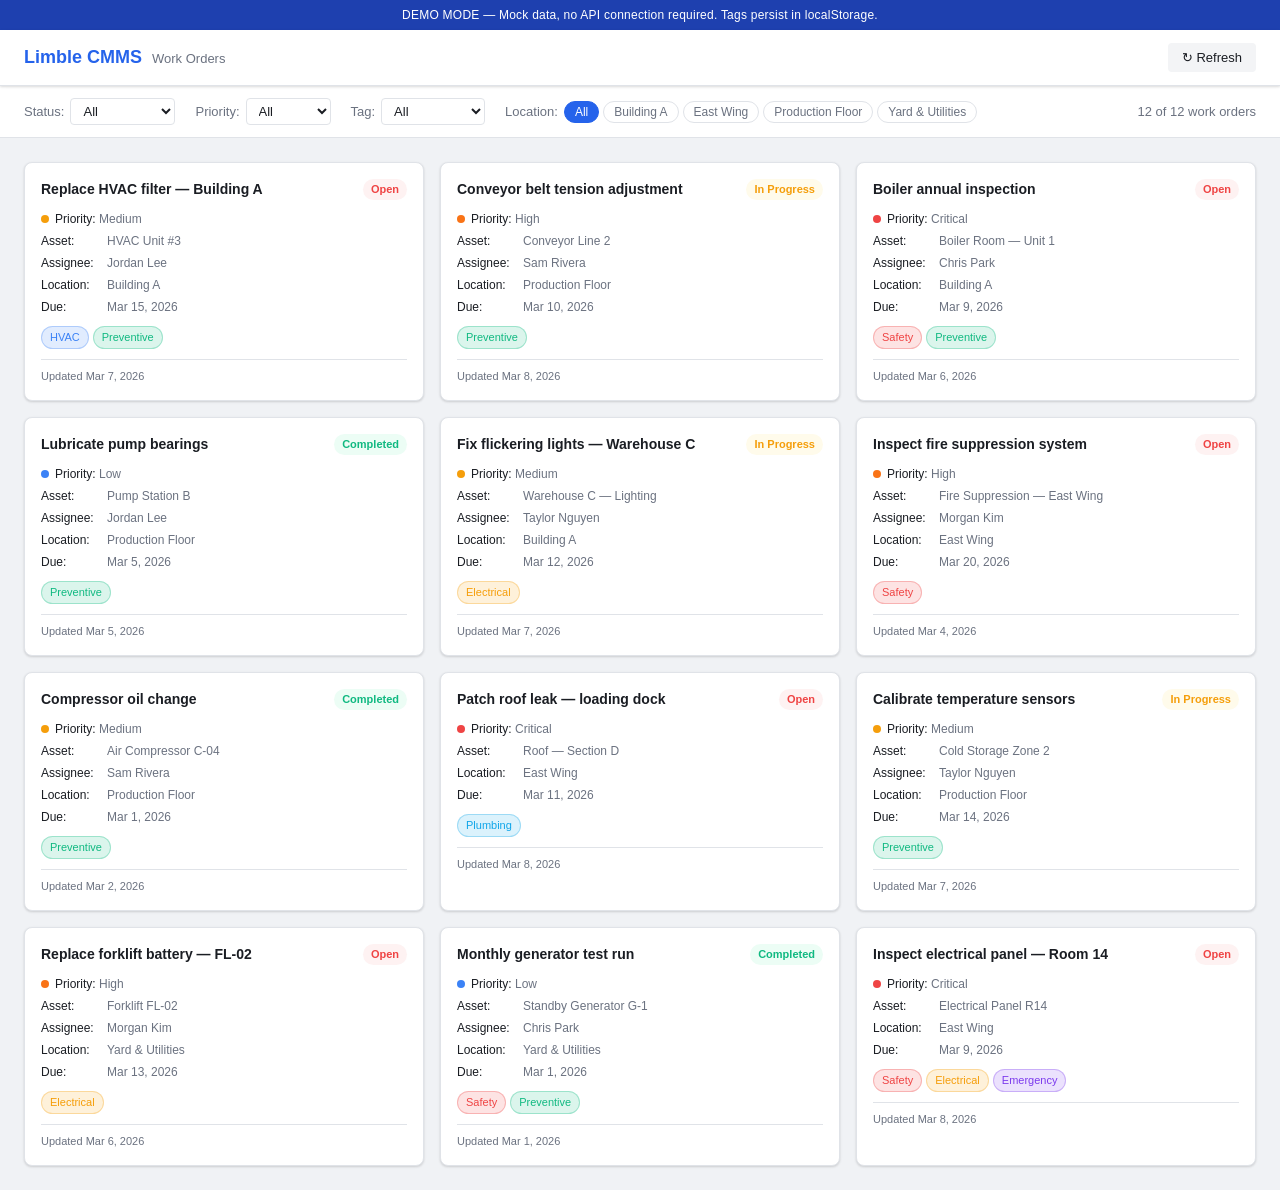
==== commit b47a65f2: "Replace column layout with flat grid + location switch Location filter renders as pill button group " ====
--- a/demo.html
+++ b/demo.html
@@ -21,11 +21,6 @@
   --status-in-progress-bg: #fffbeb;
   --status-completed: #10b981;
   --status-completed-bg: #ecfdf5;
-  --priority-none: #9ca3af;
-  --priority-low: #3b82f6;
-  --priority-medium: #f59e0b;
-  --priority-high: #f97316;
-  --priority-critical: #ef4444;
   --radius: 8px; --radius-sm: 4px;
   --shadow: 0 1px 3px rgba(0,0,0,0.1), 0 1px 2px rgba(0,0,0,0.06);
   --shadow-md: 0 4px 6px rgba(0,0,0,0.07), 0 2px 4px rgba(0,0,0,0.05);
@@ -60,21 +55,17 @@
   background: var(--color-surface); color: var(--color-text); cursor: pointer; }
 .wo-count { margin-left: auto; font-size: 13px; color: var(--color-text-muted); }
 
-.main { max-width: none; margin: 0; }
-
-/* Column layout */
-.column-layout { display: flex; gap: 16px; overflow-x: auto; padding: 24px; align-items: flex-start; }
-.column { flex: 0 0 320px; display: flex; flex-direction: column; gap: 10px; }
-.column-header {
-  font-weight: 600; font-size: 13px; padding: 6px 10px;
-  background: var(--color-surface); border: 1px solid var(--color-border);
-  border-radius: var(--radius-sm); display: flex; justify-content: space-between;
-  align-items: center; position: sticky; top: 0;
-}
-.column-header .col-count {
-  font-size: 11px; font-weight: 500; color: var(--color-text-muted);
-  background: var(--color-secondary-bg); padding: 1px 7px; border-radius: 10px;
-}
+/* Location switch */
+.location-switch { display: flex; gap: 4px; flex-wrap: wrap; }
+.loc-btn { padding: 3px 10px; border: 1px solid var(--color-border);
+  border-radius: 12px; background: var(--color-surface); color: var(--color-text-muted);
+  font-size: 12px; font-weight: 500; cursor: pointer;
+  transition: background 0.12s, color 0.12s, border-color 0.12s; white-space: nowrap; }
+.loc-btn:hover { background: var(--color-secondary-bg); color: var(--color-text); }
+.loc-btn.active { background: var(--color-primary); border-color: var(--color-primary); color: #fff; }
+
+.main { padding: 24px; max-width: 1400px; margin: 0 auto; }
+.card-grid { display: grid; grid-template-columns: repeat(auto-fill, minmax(300px, 1fr)); gap: 16px; }
 
 .card { background: var(--color-surface); border: 1px solid var(--color-border);
   border-radius: var(--radius); padding: 16px; box-shadow: var(--shadow);
@@ -93,11 +84,6 @@
 .card-meta-row .label { font-weight: 500; color: var(--color-text); min-width: 60px; }
 
 .priority-dot { width: 8px; height: 8px; border-radius: 50%; flex-shrink: 0; }
-.priority-none     { background: var(--priority-none); }
-.priority-low      { background: var(--priority-low); }
-.priority-medium   { background: var(--priority-medium); }
-.priority-high     { background: var(--priority-high); }
-.priority-critical { background: var(--priority-critical); }
 
 .card-footer { font-size: 11px; color: var(--color-text-muted);
   border-top: 1px solid var(--color-border); padding-top: 8px; }
@@ -145,6 +131,10 @@
     <label class="filter-group">Tag:
       <select id="filter-tag"><option value="all">All</option></select>
     </label>
+    <div class="filter-group">
+      Location:
+      <div id="location-switch" class="location-switch"></div>
+    </div>
     <span id="wo-count" class="wo-count"></span>
   </div>
 
@@ -154,11 +144,11 @@
 'use strict';
 
 const PRIORITY_MAP = {
-  '':  { label: 'None',     cls: 'none'     },
-  '1': { label: 'Low',      cls: 'low'      },
-  '2': { label: 'Medium',   cls: 'medium'   },
-  '3': { label: 'High',     cls: 'high'     },
-  '4': { label: 'Critical', cls: 'critical' },
+  '':  { label: 'None',     cls: 'none',     color: '#9ca3af' },
+  '1': { label: 'Low',      cls: 'low',      color: '#3b82f6' },
+  '2': { label: 'Medium',   cls: 'medium',   color: '#f59e0b' },
+  '3': { label: 'High',     cls: 'high',     color: '#f97316' },
+  '4': { label: 'Critical', cls: 'critical', color: '#ef4444' },
 };
 const STATUS_MAP = {
   '1': { label: 'Open',        cls: 'open'       },
@@ -168,33 +158,32 @@
 
 // ── Mock work orders ──────────────────────────────────────────────────────────
 const MOCK_WOS = [
-  { id: 1001, name: 'Replace HVAC filter — Building A',    description: 'Monthly filter replacement on roof unit #3.',                              statusID: 1, priorityID: 2, assetName: 'HVAC Unit #3',              assignedTo: 'Jordan Lee',    dueDate: '2026-03-15', updatedAt: '2026-03-07T14:22:00Z', location: 'Building A'       },
-  { id: 1002, name: 'Conveyor belt tension adjustment',     description: 'Belt slipping on line 2. Adjust tensioner and inspect rollers.',          statusID: 2, priorityID: 3, assetName: 'Conveyor Line 2',           assignedTo: 'Sam Rivera',    dueDate: '2026-03-10', updatedAt: '2026-03-08T08:05:00Z', location: 'Production Floor' },
-  { id: 1003, name: 'Boiler annual inspection',             description: 'Annual boiler safety inspection per code 45B.',                           statusID: 1, priorityID: 4, assetName: 'Boiler Room — Unit 1',       assignedTo: 'Chris Park',    dueDate: '2026-03-09', updatedAt: '2026-03-06T11:30:00Z', location: 'Building A'       },
-  { id: 1004, name: 'Lubricate pump bearings',              description: 'PM task: lubricate all pump bearings on the main water loop.',            statusID: 3, priorityID: 1, assetName: 'Pump Station B',             assignedTo: 'Jordan Lee',    dueDate: '2026-03-05', updatedAt: '2026-03-05T16:45:00Z', location: 'Production Floor' },
-  { id: 1005, name: 'Fix flickering lights — Warehouse C',  description: 'Multiple fluorescent fixtures flickering. May need ballast replacements.',statusID: 2, priorityID: 2, assetName: 'Warehouse C — Lighting',     assignedTo: 'Taylor Nguyen', dueDate: '2026-03-12', updatedAt: '2026-03-07T09:18:00Z', location: 'Building A'       },
-  { id: 1006, name: 'Inspect fire suppression system',      description: 'Quarterly check of sprinkler heads, pressure gauges, and control valves.',statusID: 1, priorityID: 3, assetName: 'Fire Suppression — East Wing',assignedTo: 'Morgan Kim',    dueDate: '2026-03-20', updatedAt: '2026-03-04T13:00:00Z', location: 'East Wing'        },
-  { id: 1007, name: 'Compressor oil change',                description: 'Change oil and filters on air compressor C-04.',                         statusID: 3, priorityID: 2, assetName: 'Air Compressor C-04',        assignedTo: 'Sam Rivera',    dueDate: '2026-03-01', updatedAt: '2026-03-02T10:10:00Z', location: 'Production Floor' },
-  { id: 1008, name: 'Patch roof leak — loading dock',       description: 'Water intrusion near dock door #5. Seal and weatherproof.',               statusID: 1, priorityID: 4, assetName: 'Roof — Section D',           assignedTo: null,            dueDate: '2026-03-11', updatedAt: '2026-03-08T07:50:00Z', location: 'East Wing'        },
-  { id: 1009, name: 'Calibrate temperature sensors',        description: 'Recalibrate sensors T-12 through T-18 in cold storage zone.',             statusID: 2, priorityID: 2, assetName: 'Cold Storage Zone 2',        assignedTo: 'Taylor Nguyen', dueDate: '2026-03-14', updatedAt: '2026-03-07T15:00:00Z', location: 'Production Floor' },
-  { id: 1010, name: 'Replace forklift battery — FL-02',     description: 'Battery no longer holding charge. Order and install replacement.',        statusID: 1, priorityID: 3, assetName: 'Forklift FL-02',             assignedTo: 'Morgan Kim',    dueDate: '2026-03-13', updatedAt: '2026-03-06T12:25:00Z', location: 'Yard & Utilities' },
-  { id: 1011, name: 'Monthly generator test run',           description: 'Run standby generator for 30 min under load. Log output and fuel level.', statusID: 3, priorityID: 1, assetName: 'Standby Generator G-1',      assignedTo: 'Chris Park',    dueDate: '2026-03-01', updatedAt: '2026-03-01T09:00:00Z', location: 'Yard & Utilities' },
-  { id: 1012, name: 'Inspect electrical panel — Room 14',   description: 'Breaker tripped twice this week. Check for overloads or wiring issues.',  statusID: 1, priorityID: 4, assetName: 'Electrical Panel R14',       assignedTo: null,            dueDate: '2026-03-09', updatedAt: '2026-03-08T06:45:00Z', location: 'East Wing'        },
+  { id: 1001, name: 'Replace HVAC filter — Building A',    statusID: 1, priorityID: 2, assetName: 'HVAC Unit #3',              assignedTo: 'Jordan Lee',    dueDate: '2026-03-15', updatedAt: '2026-03-07T14:22:00Z', location: 'Building A'       },
+  { id: 1002, name: 'Conveyor belt tension adjustment',    statusID: 2, priorityID: 3, assetName: 'Conveyor Line 2',           assignedTo: 'Sam Rivera',    dueDate: '2026-03-10', updatedAt: '2026-03-08T08:05:00Z', location: 'Production Floor' },
+  { id: 1003, name: 'Boiler annual inspection',            statusID: 1, priorityID: 4, assetName: 'Boiler Room — Unit 1',      assignedTo: 'Chris Park',    dueDate: '2026-03-09', updatedAt: '2026-03-06T11:30:00Z', location: 'Building A'       },
+  { id: 1004, name: 'Lubricate pump bearings',             statusID: 3, priorityID: 1, assetName: 'Pump Station B',            assignedTo: 'Jordan Lee',    dueDate: '2026-03-05', updatedAt: '2026-03-05T16:45:00Z', location: 'Production Floor' },
+  { id: 1005, name: 'Fix flickering lights — Warehouse C', statusID: 2, priorityID: 2, assetName: 'Warehouse C — Lighting',    assignedTo: 'Taylor Nguyen', dueDate: '2026-03-12', updatedAt: '2026-03-07T09:18:00Z', location: 'Building A'       },
+  { id: 1006, name: 'Inspect fire suppression system',     statusID: 1, priorityID: 3, assetName: 'Fire Suppression — East Wing', assignedTo: 'Morgan Kim', dueDate: '2026-03-20', updatedAt: '2026-03-04T13:00:00Z', location: 'East Wing'        },
+  { id: 1007, name: 'Compressor oil change',               statusID: 3, priorityID: 2, assetName: 'Air Compressor C-04',       assignedTo: 'Sam Rivera',    dueDate: '2026-03-01', updatedAt: '2026-03-02T10:10:00Z', location: 'Production Floor' },
+  { id: 1008, name: 'Patch roof leak — loading dock',      statusID: 1, priorityID: 4, assetName: 'Roof — Section D',          assignedTo: null,            dueDate: '2026-03-11', updatedAt: '2026-03-08T07:50:00Z', location: 'East Wing'        },
+  { id: 1009, name: 'Calibrate temperature sensors',       statusID: 2, priorityID: 2, assetName: 'Cold Storage Zone 2',       assignedTo: 'Taylor Nguyen', dueDate: '2026-03-14', updatedAt: '2026-03-07T15:00:00Z', location: 'Production Floor' },
+  { id: 1010, name: 'Replace forklift battery — FL-02',    statusID: 1, priorityID: 3, assetName: 'Forklift FL-02',            assignedTo: 'Morgan Kim',    dueDate: '2026-03-13', updatedAt: '2026-03-06T12:25:00Z', location: 'Yard & Utilities' },
+  { id: 1011, name: 'Monthly generator test run',          statusID: 3, priorityID: 1, assetName: 'Standby Generator G-1',     assignedTo: 'Chris Park',    dueDate: '2026-03-01', updatedAt: '2026-03-01T09:00:00Z', location: 'Yard & Utilities' },
+  { id: 1012, name: 'Inspect electrical panel — Room 14',  statusID: 1, priorityID: 4, assetName: 'Electrical Panel R14',      assignedTo: null,            dueDate: '2026-03-09', updatedAt: '2026-03-08T06:45:00Z', location: 'East Wing'        },
 ];
 
-// Default tags shipped with the demo
 const DEFAULT_TAGS = [
-  { id: 1, label: 'Safety',      color: '#ef4444' },
-  { id: 2, label: 'Electrical',  color: '#f59e0b' },
-  { id: 3, label: 'HVAC',        color: '#3b82f6' },
-  { id: 4, label: 'Preventive',  color: '#10b981' },
-  { id: 5, label: 'Emergency',   color: '#7c3aed' },
-  { id: 6, label: 'Plumbing',    color: '#0ea5e9' },
+  { id: 1, label: 'Safety',     color: '#ef4444' },
+  { id: 2, label: 'Electrical', color: '#f59e0b' },
+  { id: 3, label: 'HVAC',       color: '#3b82f6' },
+  { id: 4, label: 'Preventive', color: '#10b981' },
+  { id: 5, label: 'Emergency',  color: '#7c3aed' },
+  { id: 6, label: 'Plumbing',   color: '#0ea5e9' },
 ];
 const DEFAULT_WO_TAGS = {
-  1001: [3, 4], 1002: [4],     1003: [1, 4], 1004: [4],
-  1005: [2],    1006: [1],     1007: [4],    1008: [6],
-  1009: [4],    1010: [2],     1011: [1, 4], 1012: [1, 2, 5],
+  1001: [3, 4], 1002: [4],      1003: [1, 4], 1004: [4],
+  1005: [2],    1006: [1],      1007: [4],    1008: [6],
+  1009: [4],    1010: [2],      1011: [1, 4], 1012: [1, 2, 5],
 };
 
 // ── State ─────────────────────────────────────────────────────────────────────
@@ -205,7 +194,7 @@
 
 const state = {
   workOrders: [...MOCK_WOS],
-  filter: { status: 'all', priority: 'all', tag: 'all' },
+  filter: { status: 'all', priority: 'all', tag: 'all', location: 'all' },
   tags: loadLS('demo_tags', DEFAULT_TAGS),
   nextTagId: 0,
   woTagMap: loadLS('demo_wo_tags', DEFAULT_WO_TAGS),
@@ -240,7 +229,7 @@
 // ── Filters ───────────────────────────────────────────────────────────────────
 function applyFilters(orders) {
   return orders.filter(wo => {
-    const { status, priority, tag } = state.filter;
+    const { status, priority, tag, location } = state.filter;
     if (status !== 'all') {
       const cls = STATUS_MAP[String(wo.statusID)]?.cls ?? '';
       if (cls !== status) return false;
@@ -252,6 +241,9 @@
     if (tag !== 'all') {
       if (!woTagIds(wo).includes(Number(tag))) return false;
     }
+    if (location !== 'all') {
+      if ((wo.location || 'Unassigned') !== location) return false;
+    }
     return true;
   });
 }
@@ -269,25 +261,17 @@
     </div>
     <div class="card-meta">
       <div class="card-meta-row">
-        <span class="priority-dot priority-${pr.cls}"></span>
+        <span class="priority-dot" style="background:${pr.color}"></span>
         <span><span class="label">Priority:</span> ${pr.label}</span>
       </div>
       ${wo.assetName ? `<div class="card-meta-row"><span class="label">Asset:</span> ${escHtml(wo.assetName)}</div>` : ''}
       ${wo.assignedTo ? `<div class="card-meta-row"><span class="label">Assignee:</span> ${escHtml(wo.assignedTo)}</div>` : ''}
+      ${wo.location ? `<div class="card-meta-row"><span class="label">Location:</span> ${escHtml(wo.location)}</div>` : ''}
       ${wo.dueDate ? `<div class="card-meta-row"><span class="label">Due:</span> ${fmtDate(wo.dueDate)}</div>` : ''}
     </div>
     ${tagChipsHtml(woTagIds(wo))}
     <div class="card-footer">Updated ${fmtDate(wo.updatedAt)}</div>`;
   return card;
-}
-
-function groupByLocation(orders) {
-  const groups = {};
-  for (const wo of orders) {
-    const loc = wo.location || 'Unassigned';
-    (groups[loc] ??= []).push(wo);
-  }
-  return groups;
 }
 
 function renderMain() {
@@ -295,33 +279,15 @@
   const countEl = document.getElementById('wo-count');
   const filtered = applyFilters(state.workOrders);
   countEl.textContent = `${filtered.length} of ${state.workOrders.length} work orders`;
-
   if (!filtered.length) {
     main.innerHTML = '<div class="state-box"><h3>No work orders found</h3><p>Try adjusting your filters.</p></div>';
     return;
   }
-
-  const groups = groupByLocation(filtered);
-  const layout = document.createElement('div');
-  layout.className = 'column-layout';
-
-  const locNames = Object.keys(groups).filter(k => k !== 'Unassigned').sort();
-  if (groups['Unassigned']) locNames.push('Unassigned');
-
-  for (const loc of locNames) {
-    const wos = groups[loc];
-    const col = document.createElement('div');
-    col.className = 'column';
-    const header = document.createElement('div');
-    header.className = 'column-header';
-    header.innerHTML = `<span>${escHtml(loc)}</span><span class="col-count">${wos.length}</span>`;
-    col.appendChild(header);
-    wos.forEach(wo => col.appendChild(renderCard(wo)));
-    layout.appendChild(col);
-  }
-
+  const grid = document.createElement('div');
+  grid.className = 'card-grid';
+  filtered.forEach(wo => grid.appendChild(renderCard(wo)));
   main.innerHTML = '';
-  main.appendChild(layout);
+  main.appendChild(grid);
 }
 
 function refreshTagFilter() {
@@ -333,6 +299,29 @@
   state.filter.tag = sel.value;
 }
 
+function refreshLocationSwitch() {
+  const container = document.getElementById('location-switch');
+  if (!container) return;
+  const names = [...new Set(state.workOrders.map(wo => wo.location || 'Unassigned'))].sort();
+  container.innerHTML = '';
+
+  const allBtn = document.createElement('button');
+  allBtn.type = 'button';
+  allBtn.className = 'loc-btn' + (state.filter.location === 'all' ? ' active' : '');
+  allBtn.textContent = 'All';
+  allBtn.addEventListener('click', () => { state.filter.location = 'all'; refreshLocationSwitch(); renderMain(); });
+  container.appendChild(allBtn);
+
+  for (const name of names) {
+    const btn = document.createElement('button');
+    btn.type = 'button';
+    btn.className = 'loc-btn' + (state.filter.location === name ? ' active' : '');
+    btn.textContent = name;
+    btn.addEventListener('click', () => { state.filter.location = name; refreshLocationSwitch(); renderMain(); });
+    container.appendChild(btn);
+  }
+}
+
 // ── Wire up ───────────────────────────────────────────────────────────────────
 document.getElementById('filter-status').addEventListener('change', e => { state.filter.status = e.target.value; renderMain(); });
 document.getElementById('filter-priority').addEventListener('change', e => { state.filter.priority = e.target.value; renderMain(); });
@@ -340,6 +329,7 @@
 document.getElementById('btn-refresh').addEventListener('click', renderMain);
 
 refreshTagFilter();
+refreshLocationSwitch();
 renderMain();
   </script>
 </body>
